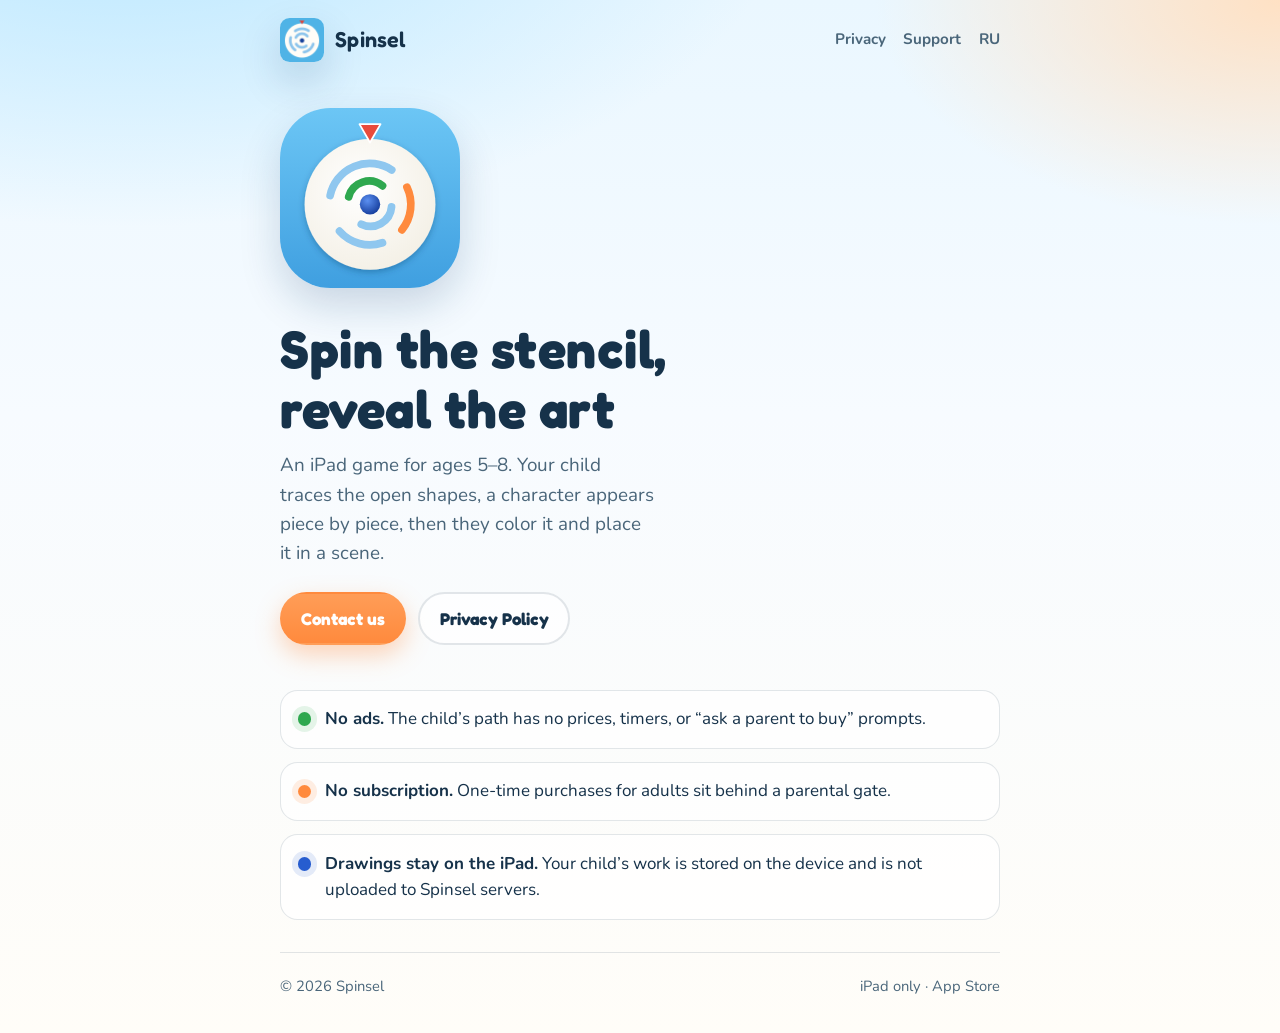
==== en/index.html @ d723d393 "Publish Spinsel brand site for App Store privacy and support pages." ====
<!DOCTYPE html>
<html lang="en">
<head>
  <meta charset="utf-8">
  <meta name="viewport" content="width=device-width, initial-scale=1">
  <title>Spinsel: Draw &amp; Reveal</title>
  <meta name="description" content="A kids’ iPad game: spin a round stencil, reveal a character, color it, and place it in a scene. No ads. No subscription.">
  <link rel="icon" href="../icon-180.png" type="image/png">
  <link rel="preconnect" href="https://fonts.googleapis.com">
  <link rel="preconnect" href="https://fonts.gstatic.com" crossorigin>
  <link href="https://fonts.googleapis.com/css2?family=Fredoka:wght@500;600;700&family=Nunito:wght@500;700;800&display=swap" rel="stylesheet">
  <link rel="stylesheet" href="../styles.css">
</head>
<body>
  <div class="wrap">
    <header class="top">
      <a class="brand" href="./">
        <img src="../icon-180.png" width="44" height="44" alt="">
        Spinsel
      </a>
      <nav class="nav" aria-label="Sections">
        <a href="privacy/">Privacy</a>
        <a href="support/">Support</a>
        <a class="lang" href="../">RU</a>
      </nav>
    </header>

    <main>
      <section class="hero">
        <img class="hero-mark" src="../icon.svg" width="180" height="180" alt="Spinsel icon: a round stencil">
        <h1>Spin the stencil, reveal the art</h1>
        <p class="lede">An iPad game for ages 5–8. Your child traces the open shapes, a character appears piece by piece, then they color it and place it in a scene.</p>
        <div class="cta-row">
          <a class="btn btn-primary" href="support/">Contact us</a>
          <a class="btn btn-ghost" href="privacy/">Privacy Policy</a>
        </div>
      </section>

      <ul class="points">
        <li>
          <span class="dot" aria-hidden="true"></span>
          <div><strong>No ads.</strong> The child’s path has no prices, timers, or “ask a parent to buy” prompts.</div>
        </li>
        <li>
          <span class="dot orange" aria-hidden="true"></span>
          <div><strong>No subscription.</strong> One-time purchases for adults sit behind a parental gate.</div>
        </li>
        <li>
          <span class="dot blue" aria-hidden="true"></span>
          <div><strong>Drawings stay on the iPad.</strong> Your child’s work is stored on the device and is not uploaded to Spinsel servers.</div>
        </li>
      </ul>
    </main>

    <footer class="foot">
      <div class="foot-row">
        <span>© 2026 Spinsel</span>
        <span>iPad only · App Store</span>
      </div>
    </footer>
  </div>
</body>
</html>
---- styles.css ----
:root {
  --sky-0: #7fd0f8;
  --sky-1: #3f9fe0;
  --ink: #16324a;
  --muted: #4a667a;
  --paper: #fffdf8;
  --disk: #ffffff;
  --accent: #ff8a3d;
  --leaf: #2fa84f;
  --pin: #275dcf;
  --line: rgba(22, 50, 74, 0.12);
  --shadow: 0 18px 40px rgba(11, 58, 102, 0.18);
  --max: 720px;
  --font-display: "Fredoka", "Trebuchet MS", sans-serif;
  --font-body: "Nunito", "Segoe UI", sans-serif;
}

* { box-sizing: border-box; }
html { scroll-behavior: smooth; }
body {
  margin: 0;
  color: var(--ink);
  font-family: var(--font-body);
  font-size: 1.0625rem;
  line-height: 1.55;
  background:
    radial-gradient(1200px 600px at 10% -10%, #b9e7ff 0%, transparent 55%),
    radial-gradient(900px 500px at 100% 0%, #ffe1c4 0%, transparent 45%),
    linear-gradient(180deg, #eaf7ff 0%, #f7fbff 40%, #fffdf8 100%);
  min-height: 100vh;
}

a { color: var(--pin); text-underline-offset: 0.18em; }
a:hover { color: var(--accent); }

.wrap {
  width: min(100% - 2rem, var(--max));
  margin-inline: auto;
}

.top {
  display: flex;
  align-items: center;
  justify-content: space-between;
  gap: 1rem;
  padding: 1.1rem 0 0.5rem;
}

.brand {
  display: inline-flex;
  align-items: center;
  gap: 0.7rem;
  text-decoration: none;
  color: inherit;
  font-family: var(--font-display);
  font-weight: 600;
  font-size: 1.35rem;
  letter-spacing: 0.01em;
}

.brand img {
  width: 44px;
  height: 44px;
  border-radius: 22%;
  box-shadow: var(--shadow);
}

.nav {
  display: flex;
  flex-wrap: wrap;
  gap: 0.85rem 1.1rem;
  font-size: 0.95rem;
}

.nav a { text-decoration: none; color: var(--muted); font-weight: 700; }
.nav a:hover, .nav a[aria-current="page"] { color: var(--ink); }

.hero {
  padding: 2.4rem 0 2.8rem;
  text-align: left;
}

.hero-mark {
  width: min(180px, 42vw);
  height: auto;
  border-radius: 28%;
  box-shadow: var(--shadow);
  margin-bottom: 1.4rem;
  animation: float 5.5s ease-in-out infinite;
}

@keyframes float {
  0%, 100% { transform: translateY(0) rotate(-2deg); }
  50% { transform: translateY(-10px) rotate(2deg); }
}

h1, h2, h3 {
  font-family: var(--font-display);
  line-height: 1.15;
  margin: 0 0 0.7rem;
  letter-spacing: 0.01em;
}

h1 { font-size: clamp(2.2rem, 6vw, 3.3rem); max-width: 14ch; }
h2 { font-size: 1.55rem; margin-top: 2rem; }
h3 { font-size: 1.15rem; margin-top: 1.4rem; }

.lede {
  font-size: 1.18rem;
  color: var(--muted);
  max-width: 34ch;
  margin: 0 0 1.5rem;
}

.cta-row {
  display: flex;
  flex-wrap: wrap;
  gap: 0.75rem;
}

.btn {
  display: inline-flex;
  align-items: center;
  justify-content: center;
  gap: 0.4rem;
  min-height: 2.75rem;
  padding: 0.7rem 1.2rem;
  border-radius: 999px;
  text-decoration: none;
  font-weight: 800;
  font-family: var(--font-display);
  border: 2px solid transparent;
  transition: transform 0.15s ease, box-shadow 0.15s ease;
}

.btn:hover { transform: translateY(-1px); }
.btn-primary {
  background: linear-gradient(180deg, #ff9d57, var(--accent));
  color: #fff;
  box-shadow: 0 10px 24px rgba(255, 138, 61, 0.35);
}
.btn-ghost {
  background: rgba(255, 255, 255, 0.7);
  color: var(--ink);
  border-color: var(--line);
}

.panel {
  background: color-mix(in srgb, var(--paper) 92%, white);
  border: 1px solid var(--line);
  border-radius: 1.4rem;
  padding: 1.25rem 1.35rem;
  box-shadow: 0 10px 30px rgba(22, 50, 74, 0.06);
  margin: 1rem 0 1.6rem;
}

.panel strong { color: var(--ink); }
.panel p:first-child { margin-top: 0; }
.panel p:last-child { margin-bottom: 0; }

.points {
  list-style: none;
  padding: 0;
  margin: 0 0 2rem;
  display: grid;
  gap: 0.85rem;
}

.points li {
  display: grid;
  grid-template-columns: auto 1fr;
  gap: 0.85rem;
  align-items: start;
  padding: 0.95rem 1.05rem;
  border-radius: 1.1rem;
  background: rgba(255, 255, 255, 0.72);
  border: 1px solid var(--line);
}

.dot {
  width: 0.85rem;
  height: 0.85rem;
  margin-top: 0.4rem;
  border-radius: 50%;
  background: var(--leaf);
  box-shadow: 0 0 0 6px rgba(47, 168, 79, 0.12);
}
.dot.orange { background: var(--accent); box-shadow: 0 0 0 6px rgba(255, 138, 61, 0.14); }
.dot.blue { background: var(--pin); box-shadow: 0 0 0 6px rgba(39, 93, 207, 0.12); }

.page { padding: 1.4rem 0 3rem; }
.page .lede { max-width: 48ch; }
.meta {
  color: var(--muted);
  font-size: 0.92rem;
  margin-bottom: 1.4rem;
}

.legal p, .legal li { color: var(--ink); }
.legal ul { padding-left: 1.2rem; }
.legal li { margin: 0.35rem 0; }

.foot {
  border-top: 1px solid var(--line);
  padding: 1.4rem 0 2.2rem;
  color: var(--muted);
  font-size: 0.92rem;
}

.foot-row {
  display: flex;
  flex-wrap: wrap;
  gap: 0.75rem 1.25rem;
  justify-content: space-between;
  align-items: center;
}

.lang { font-weight: 800; }

@media (max-width: 560px) {
  .top { align-items: flex-start; flex-direction: column; }
  h1 { max-width: none; }
}
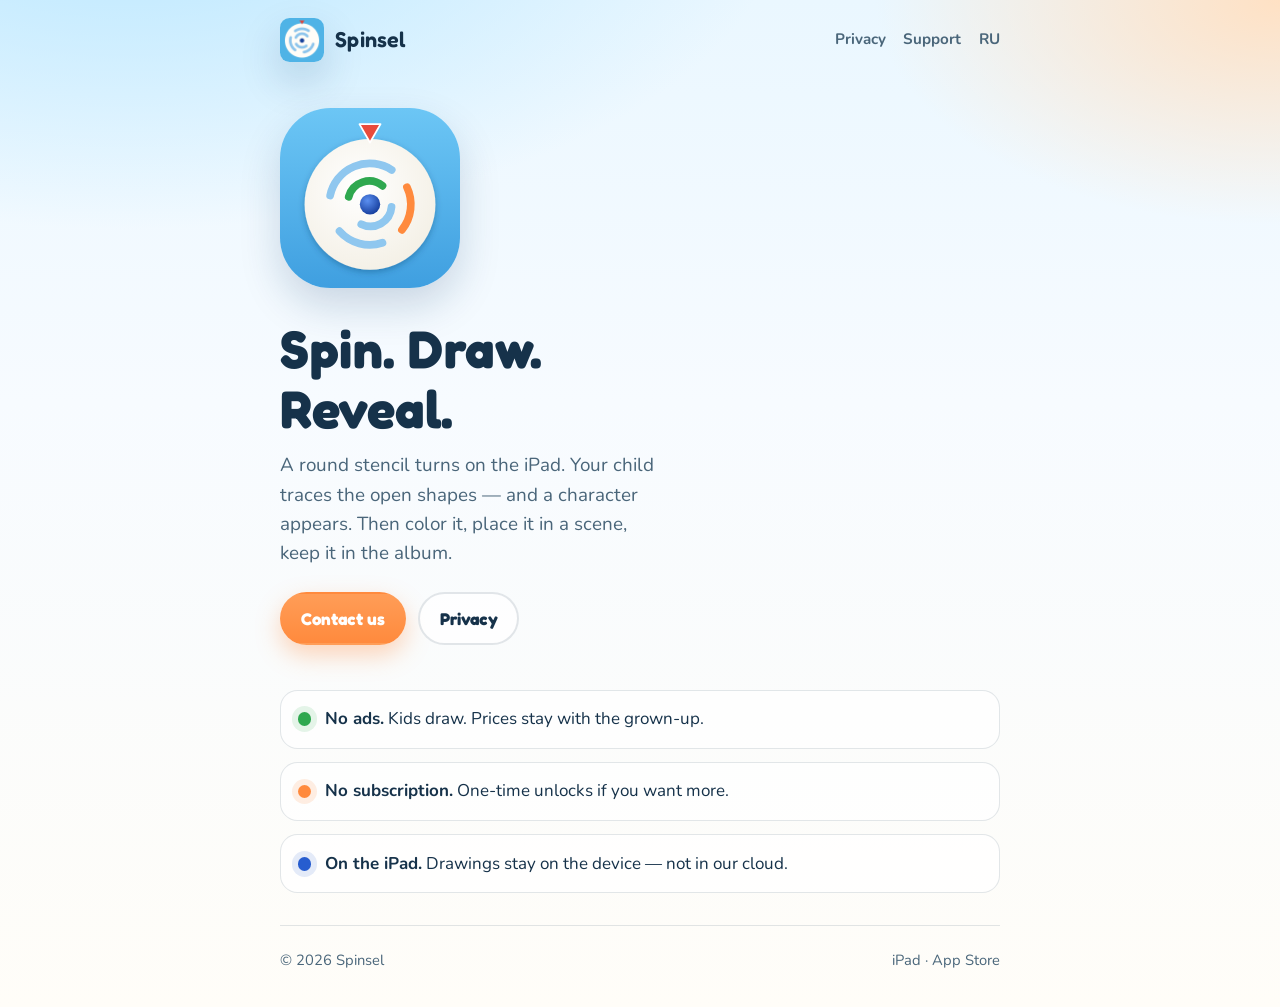
==== commit 509eb4bd: "Tighten site copy to a short content-maker voice." ====
--- a/en/index.html
+++ b/en/index.html
@@ -4,7 +4,7 @@
   <meta charset="utf-8">
   <meta name="viewport" content="width=device-width, initial-scale=1">
   <title>Spinsel: Draw &amp; Reveal</title>
-  <meta name="description" content="A kids’ iPad game: spin a round stencil, reveal a character, color it, and place it in a scene. No ads. No subscription.">
+  <meta name="description" content="Spin a stencil on iPad — a character appears. Ages 5–8. No ads. No subscription.">
   <link rel="icon" href="../icon-180.png" type="image/png">
   <link rel="preconnect" href="https://fonts.googleapis.com">
   <link rel="preconnect" href="https://fonts.gstatic.com" crossorigin>
@@ -28,26 +28,26 @@
     <main>
       <section class="hero">
         <img class="hero-mark" src="../icon.svg" width="180" height="180" alt="Spinsel icon: a round stencil">
-        <h1>Spin the stencil, reveal the art</h1>
-        <p class="lede">An iPad game for ages 5–8. Your child traces the open shapes, a character appears piece by piece, then they color it and place it in a scene.</p>
+        <h1>Spin. Draw. Reveal.</h1>
+        <p class="lede">A round stencil turns on the iPad. Your child traces the open shapes — and a character appears. Then color it, place it in a scene, keep it in the album.</p>
         <div class="cta-row">
           <a class="btn btn-primary" href="support/">Contact us</a>
-          <a class="btn btn-ghost" href="privacy/">Privacy Policy</a>
+          <a class="btn btn-ghost" href="privacy/">Privacy</a>
         </div>
       </section>
 
       <ul class="points">
         <li>
           <span class="dot" aria-hidden="true"></span>
-          <div><strong>No ads.</strong> The child’s path has no prices, timers, or “ask a parent to buy” prompts.</div>
+          <div><strong>No ads.</strong> Kids draw. Prices stay with the grown-up.</div>
         </li>
         <li>
           <span class="dot orange" aria-hidden="true"></span>
-          <div><strong>No subscription.</strong> One-time purchases for adults sit behind a parental gate.</div>
+          <div><strong>No subscription.</strong> One-time unlocks if you want more.</div>
         </li>
         <li>
           <span class="dot blue" aria-hidden="true"></span>
-          <div><strong>Drawings stay on the iPad.</strong> Your child’s work is stored on the device and is not uploaded to Spinsel servers.</div>
+          <div><strong>On the iPad.</strong> Drawings stay on the device — not in our cloud.</div>
         </li>
       </ul>
     </main>
@@ -55,7 +55,7 @@
     <footer class="foot">
       <div class="foot-row">
         <span>© 2026 Spinsel</span>
-        <span>iPad only · App Store</span>
+        <span>iPad · App Store</span>
       </div>
     </footer>
   </div>
